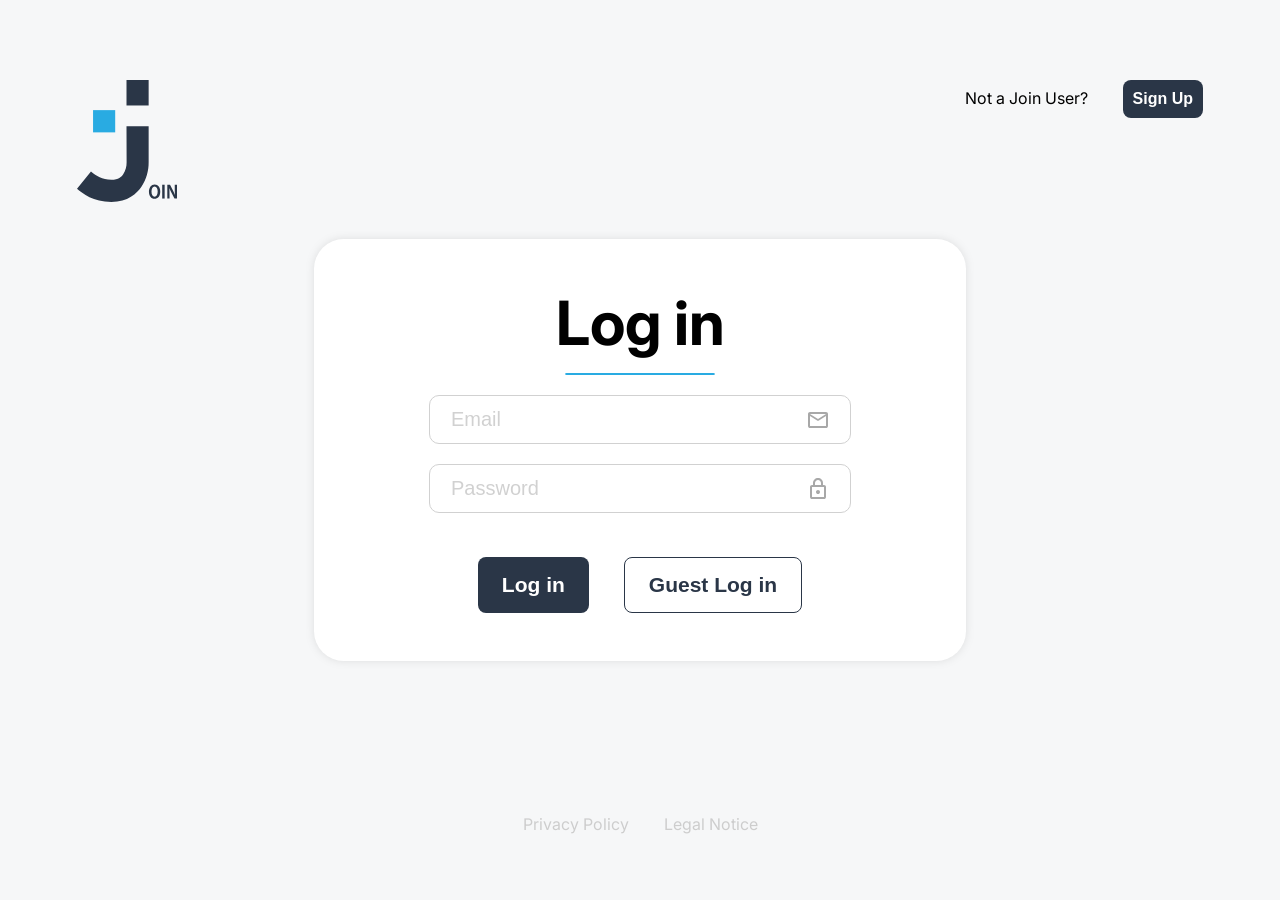
==== templates/add-task.html @ 259c9e41 "Initial commit - Join AI Issue Collector" ====
<!DOCTYPE html>
<html lang="de">
   <head>
      <meta charset="UTF-8" />
      <meta name="viewport" content="width=device-width, initial-scale=1.0" />
      <title>Join</title>

      <link
         rel="icon"
         href="../assets/icons/desktop/logoFavicon.svg"
         type="image/svg+xml"
         media="(prefers-color-scheme: light)" />
      <link
         rel="icon"
         href="../assets/icons/desktop/logo.svg"
         type="image/svg+xml"
         media="(prefers-color-scheme: dark)" />

      <script src="../scripts/global-auth-routing.js"></script>
      <script src="../script.js"></script>
      <script src="../scripts/tasks/saveTask.js"></script>
      <script src="../scripts/tasks/saveTask-success-redirect.js"></script>
      <script src="../scripts/tasks/add-task-validation.js"></script>
      <script src="../scripts/tasks/add-task.js"></script>
      <script src="../scripts/template.js"></script>
      <script src="../scripts/tasks/date-picker.js"></script>
      <script src="../scripts/tasks/date-picker-init.js"></script>
      <script src="../scripts/tasks/dropdownCategory.js"></script>
      <script src="../scripts/tasks/dropdownAssigned-initials.js"></script>
      <script src="../scripts/tasks/dropdownAssigned.js"></script>
      <script src="../scripts/tasks/dropdownAssigned-ui.js"></script>
      <script src="../scripts/tasks/dropdownAssigned-init.js"></script>
      <script src="../scripts/tasks/add-taskAssets.js"></script>
      <script src="../scripts/tasks/add-taskSubtasks.js"></script>

      <link rel="stylesheet" href="../styles/standard.css" />
      <link rel="stylesheet" href="../style.css" />
      <link rel="stylesheet" href="../styles/components/navigation.css" />
      <link rel="stylesheet" href="../styles/components/header.css" />
      <link rel="stylesheet" href="../styles/components/dropdown.css" />
      <link rel="stylesheet" href="../styles/components/app-shell.css" />
      <link rel="stylesheet" href="../styles/components/app-shell-responsive.css" />
      <link rel="stylesheet" href="../styles/add-task/layout.css" />
      <link rel="stylesheet" href="../styles/add-task/controls.css" />
      <link rel="stylesheet" href="../styles/add-task/buttons.css" />
      <link rel="stylesheet" href="../styles/add-task/responsive.css" />
   </head>
   <body>
     
      <nav class="navBar">
         <header class="navBar__logo logo">
            <img
               class="logoIcon"
               src="../assets/icons/desktop/logo.svg"
               alt="Logo" />
         </header>
         <main class="navBar__menu">
            <ul class="navBar__list list">
               <li class="navBar__quicklink quicklink" id="nav-summary">
                  <img
                     src="../assets/icons/desktop/summary.svg"
                     alt=""
                     class="quicklink__icon" />
                  <span>Summary</span>
               </li>
               <li
                  class="navBar__quicklink navBar__quicklink--active"
                  id="nav-add-task">
                  <img
                     src="../assets/icons/desktop/addTask.svg"
                     alt=""
                     class="quicklink__icon" />
                  <span>Add Task</span>
               </li>
               <li class="navBar__quicklink quicklink" id="nav-board">
                  <img
                     src="../assets/icons/desktop/board.svg"
                     alt=""
                     class="quicklink__icon" />
                  <span>Board</span>
               </li>
               <li class="navBar__quicklink quicklink" id="nav-contacts">
                  <img
                     src="../assets/icons/desktop/contacts.svg"
                     alt=""
                     class="quicklink__icon" />
                  <span>Contacts</span>
               </li>
            </ul>
         </main>
         <footer class="navBar__legalInformation">
            <p class="legalInformation" id="nav-Privacy-Policy">
               Privacy Policy
            </p>
            <p class="legalInformation" id="nav-Legal-Notice">Legal Notice</p>
         </footer>
      </nav>
      <section class="mainArea">
         <header class="header">
            <div class="header_flex-instructions topBar">
               <img
                  src="../assets/icons/desktop/Dark_Logo.svg"
                  alt="Logo"
                  class="logo__dark" />
               <span class="topBar__name">Kanban Project Management Tool</span>
               <section class="topBar__loginHelp">
                  <img
                     src="../assets/icons/desktop/help.svg"
                     alt="Help Icon"
                     class="help__icon"
                     id="help" />
                  <span id="login__initials" class="login__initials"></span>
               </section>
            </div>
         </header>
         <div id="dropdownMenu" class="header__dropdown">
            <ul class="header__dropdown-quicklinks">
               <li class="header__dropdown-quicklink" id="dropdownHelp">
                  Help
               </li>
               <li
                  class="header__dropdown-quicklink"
                  id="dropdownPrivacyPolicy">
                  Privacy Policy
               </li>
               <li class="header__dropdown-quicklink" id="dropdownLegalNotice">
                  Legal Notice
               </li>
               <li class="header__dropdown-quicklink" id="dropdownLog">
                  Log out
               </li>
            </ul>
         </div>
         <main class="main content_max-width">
            <div class="main_flex-instructions">
               <section class="headline">
                  <div class="headline_tasks">
                     <h1 class="headline__name">Add Task</h1>
                  </div>
               </section>
               <section class="add-task__form-information">
                  <form class="add-task__overview">
                     <section class="add-task__information-group">
                        <section class="add-task__input-group">
                           <label for="addTaskTitle" class="add-task__label">
                              Title
                              <span class="add-task__label--required">*</span>
                           </label>
                           <div
                              class="add-task__input-field add-task__input-field--required">
                              <input
                                 type="text"
                                 name="title"
                                 id="addTaskTitle"
                                 placeholder="Enter a title"
                                 autocomplete="off"
                                 class="add-task__input add-task__input--text add-task__input--title" />
                              <span class="add-task__input--required"
                                 >This field is required</span
                              >
                           </div>
                        </section>
                        <section class="add-task__input-group">
                           <label
                              for="addTaskDescription"
                              class="add-task__label">
                              Description
                           </label>
                           <div
                              class="add-task__input-field add-task__input-field--textarea">
                              <textarea
                                 name="description"
                                 id="addTaskDescription"
                                 placeholder="Enter a description"
                                 class="add-task__input add-task__input--textarea"></textarea>
                              <img
                                 src="../assets/icons/desktop/cursorChangingSize.svg"
                                 alt=""
                                 class="add-task__textarea-resize" />
                              <span class="add-task__input--required"
                                 >This field is required</span
                              >
                           </div>
                        </section>
                        <section class="add-task__input-group">
                           <label for="addTaskDate" class="add-task__label">
                              Due Date
                              <span class="add-task__label--required">*</span>
                           </label>
                           <div
                              class="add-task__input-field add-task__input-field--required">
                              <div class="date-picker" id="datePicker">
                                 <input
                                    type="text"
                                    name="date"
                                    id="addTaskDate"
                                    class="add-task__input add-task__input--date"
                                    placeholder="dd/mm/yyyy"
                                    autocomplete="off"
                                    readonly />
                                 <button
                                    type="button"
                                    class="date-picker__toggle"
                                    aria-label="Open calendar"></button>
                                 <div
                                    class="date-picker__panel"
                                    id="datePickerPanel"
                                    aria-hidden="true">
                                    <div class="date-picker__header">
                                       <button
                                          type="button"
                                          class="date-picker__nav"
                                          data-action="prev"
                                          aria-label="Previous month">
                                          ‹
                                       </button>
                                       <span
                                          class="date-picker__month"
                                          id="datePickerMonth"></span>
                                       <button
                                          type="button"
                                          class="date-picker__nav"
                                          data-action="next"
                                          aria-label="Next month">
                                          ›
                                       </button>
                                    </div>
                                    <div class="date-picker__weekdays">
                                       <span>Mo</span>
                                       <span>Di</span>
                                       <span>Mi</span>
                                       <span>Do</span>
                                       <span>Fr</span>
                                       <span>Sa</span>
                                       <span>So</span>
                                    </div>
                                    <div
                                       class="date-picker__days"
                                       id="datePickerDays"></div>
                                 </div>
                              </div>
                              <span class="add-task__input--required"
                                 >This field is required</span
                              >
                           </div>
                        </section>
                     </section>
                     <img
                        src="../assets/icons/desktop/addTask__dividingLine.svg"
                        alt="Dividing Line"
                        class="add-task__dividing-line" />
                     <section
                        class="add-task__information-group add-task__information-group--selection">
                        <section class="add-task__input-group">
                           <label class="add-task__label">Priority</label>
                           <div
                              class="add-task__priority-field"
                              id="addTaskPriority">
                              <section
                                 class="add-task__priority-option add-task__priority-option--urgent">
                                 <span class="add-task__priority-label"
                                    >Urgent</span
                                 >
                                 <svg
                                    class="add-task__priority-icon"
                                    width="20"
                                    height="15"
                                    viewBox="0 0 20 15"
                                    fill="none"
                                    xmlns="http://www.w3.org/2000/svg">
                                    <g clip-path="url(#clip0_156_921)">
                                       <path
                                          class="add-task__priority-icon--secondary"
                                          d="M18.9043 14.5096C18.6696 14.51 18.4411 14.4351 18.2522 14.2961L10.0001 8.21288L1.74809 14.2961C1.63224 14.3816 1.50066 14.4435 1.36086 14.4783C1.22106 14.513 1.07577 14.5199 0.933305 14.4986C0.790837 14.4772 0.653973 14.428 0.530528 14.3538C0.407083 14.2796 0.299474 14.1818 0.213845 14.0661C0.128216 13.9503 0.0662437 13.8188 0.0314671 13.6791C-0.00330956 13.5394 -0.0102098 13.3943 0.0111604 13.2519C0.0543195 12.9644 0.21001 12.7058 0.443982 12.533L9.34809 5.96249C9.53679 5.8229 9.76536 5.74756 10.0001 5.74756C10.2349 5.74756 10.4635 5.8229 10.6522 5.96249L19.5563 12.533C19.7422 12.6699 19.8801 12.862 19.9503 13.0819C20.0204 13.3018 20.0193 13.5382 19.9469 13.7573C19.8746 13.9765 19.7349 14.1673 19.5476 14.3024C19.3604 14.4375 19.1352 14.51 18.9043 14.5096Z"
                                          fill="#FF3D00" />
                                       <path
                                          class="add-task__priority-icon--secondary"
                                          d="M18.9043 8.76057C18.6696 8.76097 18.4411 8.68612 18.2522 8.54702L10.0002 2.46386L1.7481 8.54702C1.51412 8.71983 1.22104 8.79269 0.93331 8.74956C0.645583 8.70643 0.386785 8.55086 0.213849 8.31706C0.0409137 8.08326 -0.0319941 7.79039 0.011165 7.50288C0.054324 7.21536 0.210015 6.95676 0.443986 6.78395L9.3481 0.213471C9.5368 0.0738799 9.76537 -0.00146484 10.0002 -0.00146484C10.2349 -0.00146484 10.4635 0.0738799 10.6522 0.213471L19.5563 6.78395C19.7422 6.92087 19.8801 7.11298 19.9503 7.33286C20.0204 7.55274 20.0193 7.78914 19.947 8.00832C19.8746 8.22751 19.7349 8.41826 19.5476 8.55335C19.3604 8.68844 19.1352 8.76096 18.9043 8.76057Z"
                                          fill="#FF3D00" />
                                    </g>
                                    <defs>
                                       <clipPath id="clip0_156_921">
                                          <rect
                                             width="20"
                                             height="14.5098"
                                             fill="white" />
                                       </clipPath>
                                    </defs>
                                 </svg>
                              </section>
                              <section
                                 class="add-task__priority-option add-task__priority-option--medium add-task__priority-option--active">
                                 <span class="add-task__priority-label"
                                    >Medium</span
                                 >
                                 <svg
                                    class="add-task__priority-icon"
                                    width="20"
                                    height="8"
                                    viewBox="0 0 20 8"
                                    fill="none"
                                    xmlns="http://www.w3.org/2000/svg">
                                    <g clip-path="url(#clip0_156_928)">
                                       <path
                                          class="add-task__priority-icon--secondary"
                                          d="M18.9041 7.45086H1.09589C0.805242 7.45086 0.526498 7.33456 0.320979 7.12755C0.11546 6.92054 0 6.63977 0 6.34701C0 6.05425 0.11546 5.77349 0.320979 5.56647C0.526498 5.35946 0.805242 5.24316 1.09589 5.24316H18.9041C19.1948 5.24316 19.4735 5.35946 19.679 5.56647C19.8845 5.77349 20 6.05425 20 6.34701C20 6.63977 19.8845 6.92054 19.679 7.12755C19.4735 7.33456 19.1948 7.45086 18.9041 7.45086Z"
                                          fill="#FFA800" />
                                       <path
                                          class="add-task__priority-icon--secondary"
                                          d="M18.9041 2.2077H1.09589C0.805242 2.2077 0.526498 2.0914 0.320979 1.88439C0.11546 1.67738 0 1.39661 0 1.10385C0 0.81109 0.11546 0.530322 0.320979 0.32331C0.526498 0.116298 0.805242 0 1.09589 0L18.9041 0C19.1948 0 19.4735 0.116298 19.679 0.32331C19.8845 0.530322 20 0.81109 20 1.10385C20 1.39661 19.8845 1.67738 19.679 1.88439C19.4735 2.0914 19.1948 2.2077 18.9041 2.2077Z"
                                          fill="#FFA800" />
                                    </g>
                                    <defs>
                                       <clipPath id="clip0_156_928">
                                          <rect
                                             width="20"
                                             height="7.45098"
                                             fill="white" />
                                       </clipPath>
                                    </defs>
                                 </svg>
                              </section>
                              <section
                                 class="add-task__priority-option add-task__priority-option--low">
                                 <span class="add-task__priority-label"
                                    >Low</span
                                 >
                                 <svg
                                    class="add-task__priority-icon"
                                    width="20"
                                    height="15"
                                    viewBox="0 0 20 15"
                                    fill="none"
                                    xmlns="http://www.w3.org/2000/svg">
                                    <path
                                       class="add-task__priority-icon--secondary"
                                       d="M10 8.76077C9.7654 8.76118 9.53687 8.68634 9.34802 8.54726L0.444913 1.97752C0.329075 1.89197 0.231235 1.78445 0.15698 1.66111C0.0827245 1.53777 0.033508 1.40102 0.0121402 1.25868C-0.031014 0.971193 0.0418855 0.678356 0.214802 0.444584C0.387718 0.210811 0.646486 0.0552534 0.934181 0.0121312C1.22188 -0.0309911 1.51493 0.0418545 1.74888 0.214643L10 6.29712L18.2511 0.214643C18.367 0.129087 18.4985 0.0671675 18.6383 0.0324205C18.7781 -0.00232646 18.9234 -0.00922079 19.0658 0.0121312C19.2083 0.0334832 19.3451 0.0826633 19.4685 0.156864C19.592 0.231064 19.6996 0.328831 19.7852 0.444584C19.8708 0.560336 19.9328 0.691806 19.9676 0.831488C20.0023 0.97117 20.0092 1.11633 19.9879 1.25868C19.9665 1.40102 19.9173 1.53777 19.843 1.66111C19.7688 1.78445 19.6709 1.89197 19.5551 1.97752L10.652 8.54726C10.4631 8.68634 10.2346 8.76118 10 8.76077Z"
                                       fill="#7AE229" />
                                    <path
                                       class="add-task__priority-icon--secondary"
                                       d="M10 14.5093C9.7654 14.5097 9.53687 14.4349 9.34802 14.2958L0.444913 7.72606C0.210967 7.55327 0.0552944 7.29469 0.0121402 7.00721C-0.031014 6.71973 0.0418855 6.42689 0.214802 6.19312C0.387718 5.95935 0.646486 5.80379 0.934181 5.76067C1.22188 5.71754 1.51493 5.79039 1.74888 5.96318L10 12.0457L18.2511 5.96318C18.4851 5.79039 18.7781 5.71754 19.0658 5.76067C19.3535 5.80379 19.6123 5.95935 19.7852 6.19312C19.9581 6.42689 20.031 6.71973 19.9879 7.00721C19.9447 7.29469 19.789 7.55327 19.5551 7.72606L10.652 14.2958C10.4631 14.4349 10.2346 14.5097 10 14.5093Z"
                                       fill="#7AE229" />
                                 </svg>
                              </section>
                           </div>
                        </section>
                        <section class="add-task__input-group">
                           <label for="addTaskAssignedInput" class="add-task__label">
                              Assigned to
                           </label>
                           <div class="add-task__select-wrapper">
                              <section
                                 id="addTaskAssigned"
                                 class="add-task__select add-task__select--assigned">
                                 <span class="add-task__select-value"
                                    >Select contacts to assign</span
                                 >
                                 <input
                                    type="text"
                                    id="addTaskAssignedSearch"
                                    class="add-task__select-input"
                                    placeholder="To: "
                                    autocomplete="off"
                                    style="display: none" />
                                 <svg
                                    class="add-task__select-arrow"
                                    width="24"
                                    height="24"
                                    viewBox="0 0 24 24"
                                    fill="none"
                                    xmlns="http://www.w3.org/2000/svg">
                                    <mask
                                       id="mask0_75597_14124"
                                       style="mask-type: alpha"
                                       maskUnits="userSpaceOnUse"
                                       x="0"
                                       y="0"
                                       width="24"
                                       height="24">
                                       <rect
                                          width="24"
                                          height="24"
                                          fill="#D9D9D9" />
                                    </mask>
                                    <g mask="url(#mask0_75597_14124)">
                                       <path
                                          d="M11.3005 14.3L8.70046 11.7C8.3838 11.3833 8.31296 11.0208 8.48796 10.6125C8.66296 10.2042 8.97546 10 9.42546 10H14.5755C15.0255 10 15.338 10.2042 15.513 10.6125C15.688 11.0208 15.6171 11.3833 15.3005 11.7L12.7005 14.3C12.6005 14.4 12.4921 14.475 12.3755 14.525C12.2588 14.575 12.1338 14.6 12.0005 14.6C11.8671 14.6 11.7421 14.575 11.6255 14.525C11.5088 14.475 11.4005 14.4 11.3005 14.3Z"
                                          fill="#2A3647" />
                                    </g>
                                 </svg>
                              </section>
                              <input
                                 type="hidden"
                                 id="addTaskAssignedInput"
                                 name="assigned" />
                              <div
                                 class="add-task__assigned-initials"
                                 id="addTaskAssignedInitials"></div>
                              <ul
                                 class="add-task__select-menu add-task__select-menu--assigned"
                                 id="addTaskAssignedMenu"
                                 role="listbox">
                              </ul>
                           </div>
                        </section>
                        <section class="add-task__selection-group">
                           <section
                              class="add-task__input-group add-task__input-group--required">
                              <label for="addTaskCategoryInput" class="add-task__label">
                                 Category
                                 <span class="add-task__label--required"
                                    >*</span
                                 >
                              </label>
                              <div
                                 class="add-task__input-field add-task__input-field--required add-task__input-field--select">
                                 <div class="add-task__select-wrapper">
                                    <section
                                       id="addTaskCategory"
                                       class="add-task__select add-task__select--category">
                                       <span class="add-task__select-value"
                                          >Select task category</span
                                       >
                                       <svg
                                          class="add-task__select-arrow"
                                          width="24"
                                          height="24"
                                          viewBox="0 0 24 24"
                                          fill="none"
                                          xmlns="http://www.w3.org/2000/svg">
                                          <mask
                                             id="mask0_75597_14125"
                                             style="mask-type: alpha"
                                             maskUnits="userSpaceOnUse"
                                             x="0"
                                             y="0"
                                             width="24"
                                             height="24">
                                             <rect
                                                width="24"
                                                height="24"
                                                fill="#D9D9D9" />
                                          </mask>
                                          <g mask="url(#mask0_75597_14125)">
                                             <path
                                                d="M11.3005 14.3L8.70046 11.7C8.3838 11.3833 8.31296 11.0208 8.48796 10.6125C8.66296 10.2042 8.97546 10 9.42546 10H14.5755C15.0255 10 15.338 10.2042 15.513 10.6125C15.688 11.0208 15.6171 11.3833 15.3005 11.7L12.7005 14.3C12.6005 14.4 12.4921 14.475 12.3755 14.525C12.2588 14.575 12.1338 14.6 12.0005 14.6C11.8671 14.6 11.7421 14.575 11.6255 14.525C11.5088 14.475 11.4005 14.4 11.3005 14.3Z"
                                                fill="#2A3647" />
                                          </g>
                                       </svg>
                                    </section>
                                    <input
                                       type="hidden"
                                       id="addTaskCategoryInput"
                                       name="category" />
                                    <ul
                                       class="add-task__select-menu add-task__select-menu--category"
                                       id="addTaskCategoryMenu"
                                       role="listbox">
                                       <li
                                          class="add-task__select-option"
                                          data-value="technical">
                                          Technical Task
                                       </li>
                                       <li
                                          class="add-task__select-option"
                                          data-value="user-story">
                                          User Story
                                       </li>
                                    </ul>
                                 </div>
                                 <span class="add-task__input--required"
                                    >This field is required</span
                                 >
                              </div>
                           </section>
                           <section
                              class="add-task__input-group add-task__input-group--subtasks">
                              <label
                                 for="addTaskSubtasks"
                                 class="add-task__label">
                                 Subtasks
                              </label>
                              <div class="add-task__subtask-field">
                                 <input
                                    type="text"
                                    id="addTaskSubtasks"
                                    placeholder="Add new Subtask"
                                    autocomplete="off"
                                    class="add-task__input add-task__input--text add-task__input--subtasks" />
                                 <div class="add-task__subtask-actions">
                                    <button
                                       type="button"
                                       class="add-task__subtask-button"
                                       data-action="clear">
                                       <img
                                          src="../assets/icons/desktop/close.svg"
                                          alt=""
                                          class="add-task__subtask-icon" />
                                    </button>
                                    <span
                                       class="add-task__subtask-dividingline"></span>
                                    <button
                                       type="button"
                                       class="add-task__subtask-button"
                                       data-action="add">
                                       <img
                                          src="../assets/icons/desktop/check.svg"
                                          alt=""
                                          class="add-task__subtask-icon" />
                                    </button>
                                 </div>
                              </div>
                              <ul class="add-task__subtask-list"></ul>
                           </section>
                        </section>
                     </section>
                  </form>
                  <section class="add-task__required-hint-mobile">
                     <span class="add-task__required-symbol">*</span>
                     <span class="add-task__required-text"
                        >This field is required</span
                     >
                  </section>
                  <section class="add-task__footer">
                     <div class="add-task__required-hint">
                        <span class="add-task__required-symbol">*</span>
                        <span class="add-task__required-text"
                           >This field is required</span
                        >
                     </div>
                     <div class="add-task__form-buttons">
                        <button
                           class="add-task__button add-task__button--cancel">
                           Clear
                           <svg
                              class="add-task__cancel"
                              width="24"
                              height="24"
                              viewBox="0 0 24 24"
                              fill="none"
                              xmlns="http://www.w3.org/2000/svg">
                              <mask
                                 id="mask0_75592_9957"
                                 style="mask-type: alpha"
                                 maskUnits="userSpaceOnUse"
                                 x="0"
                                 y="0"
                                 width="24"
                                 height="24">
                                 <rect width="24" height="24" fill="#D9D9D9" />
                              </mask>
                              <g mask="url(#mask0_75592_9957)">
                                 <path
                                    class="add-task__cancel--secondary"
                                    d="M11.9998 13.4L7.0998 18.3C6.91647 18.4834 6.68314 18.575 6.3998 18.575C6.11647 18.575 5.88314 18.4834 5.6998 18.3C5.51647 18.1167 5.4248 17.8834 5.4248 17.6C5.4248 17.3167 5.51647 17.0834 5.6998 16.9L10.5998 12L5.6998 7.10005C5.51647 6.91672 5.4248 6.68338 5.4248 6.40005C5.4248 6.11672 5.51647 5.88338 5.6998 5.70005C5.88314 5.51672 6.11647 5.42505 6.3998 5.42505C6.68314 5.42505 6.91647 5.51672 7.0998 5.70005L11.9998 10.6L16.8998 5.70005C17.0831 5.51672 17.3165 5.42505 17.5998 5.42505C17.8831 5.42505 18.1165 5.51672 18.2998 5.70005C18.4831 5.88338 18.5748 6.11672 18.5748 6.40005C18.5748 6.68338 18.4831 6.91672 18.2998 7.10005L13.3998 12L18.2998 16.9C18.4831 17.0834 18.5748 17.3167 18.5748 17.6C18.5748 17.8834 18.4831 18.1167 18.2998 18.3C18.1165 18.4834 17.8831 18.575 17.5998 18.575C17.3165 18.575 17.0831 18.4834 16.8998 18.3L11.9998 13.4Z"
                                    fill="#2A3647" />
                              </g>
                           </svg>
                        </button>
                        <button
                           class="add-task__button add-task__button--create">
                           Create Task
                           <svg
                              width="24"
                              height="24"
                              viewBox="0 0 24 24"
                              fill="none"
                              xmlns="http://www.w3.org/2000/svg">
                              <mask
                                 id="mask0_75592_9963"
                                 style="mask-type: alpha"
                                 maskUnits="userSpaceOnUse"
                                 x="0"
                                 y="0"
                                 width="24"
                                 height="24">
                                 <rect width="24" height="24" fill="#D9D9D9" />
                              </mask>
                              <g mask="url(#mask0_75592_9963)">
                                 <path
                                    d="M9.55021 15.15L18.0252 6.675C18.2252 6.475 18.4627 6.375 18.7377 6.375C19.0127 6.375 19.2502 6.475 19.4502 6.675C19.6502 6.875 19.7502 7.1125 19.7502 7.3875C19.7502 7.6625 19.6502 7.9 19.4502 8.1L10.2502 17.3C10.0502 17.5 9.81687 17.6 9.55021 17.6C9.28354 17.6 9.05021 17.5 8.85021 17.3L4.55021 13C4.35021 12.8 4.25437 12.5625 4.26271 12.2875C4.27104 12.0125 4.37521 11.775 4.57521 11.575C4.77521 11.375 5.01271 11.275 5.28771 11.275C5.56271 11.275 5.80021 11.375 6.00021 11.575L9.55021 15.15Z"
                                    fill="#fff" />
                              </g>
                           </svg>
                        </button>
                     </div>
                  </section>
               </section>
            </div>
         </main>
      </section>
   </body>
</html>
---- styles/standard.css ----
* {
    padding: 0;
    margin: 0;
    box-sizing: border-box;
    scroll-behavior: smooth;
}

a {
    text-decoration: none;
}

.list {
    list-style-type: none;
}

:root {
    --feedback-outline: #29abe2;
    --feedback-shadow: 0 0 0 3px rgba(41, 171, 226, 0.25);
}

button,
a,
[role="button"],
input,
select,
textarea {
    transition: background-color 120ms ease, color 120ms ease, border-color 120ms ease,
        box-shadow 120ms ease, transform 120ms ease, opacity 120ms ease;
}

button:disabled,
input:disabled,
select:disabled,
textarea:disabled {
    cursor: not-allowed;
    opacity: 0.7;
}

.app-toast-container {
    position: fixed;
    top: 104px;
    left: 50%;
    z-index: 10002;
    transform: translateX(-50%);
    display: flex;
    flex-direction: column;
    align-items: center;
    gap: 10px;
    pointer-events: none;
}

.app-toast {
    font-size: 20px;
    font-weight: 400;
    font-family: "Inter";
    line-height: 120%;
    letter-spacing: 0;
    color: #ffffff;
    min-width: 280px;
    max-width: 90vw;
    min-height: 74px;
    padding: 12px 20px;
    display: inline-flex;
    align-items: center;
    justify-content: center;
    border-radius: 20px;
    box-shadow: 0 0 4px rgba(0, 0, 0, 0.1);
    background: #2a3647;
    opacity: 0;
    transform: translateY(-12px);
    transition: opacity 200ms ease, transform 200ms ease;
}

.app-toast--success {
    background: #2a3647;
}

.app-toast--error {
    background: #c0392b;
}

.app-toast--visible {
    opacity: 1;
    transform: translateY(0);
}

.d-none {
    display: none !important;
}

@media (max-width: 820px) {
    .app-toast-container {
        top: 92px;
    }
}
---- style.css ----
/* Schriftart */
@font-face {
   font-family: "Inter";
   src: url(./assets/fonts/Inter-VariableFont_opsz\_wght.ttf);
}

@font-face {
   font-family: "Poppins";
   src: url(./assets/fonts/Poppins-Regular.ttf);
}

html {
   background-color: #fff;
   scrollbar-color: #2b3647;
   cursor: default;
}

body {
   font-size: 16px;
   font-weight: 400;
   font-family: "Inter";
   line-height: 1.2;
   color: #000;
   min-height: 100vh;
   display: flex;
   justify-content: left;
}



h1 {
   font-size: 61px;
   font-weight: 700;
}

.app-loading button {
   pointer-events: none;
}

@media (max-width: 820px) {
   h1 {
      font-size: 47px;
   }
}
---- styles/components/navigation.css ----
.navBar {
   color: #fff;
   position: fixed;
   z-index: 7;
   height: 100vh;
   padding-bottom: 64px;
   display: flex;
   align-items: center;
   flex-direction: column;
   background-color: #2b3647;
}

.navBar__logo {
   width: 100%;
   padding: 64px 0;
   display: flex;
   justify-content: center;
   background-color: #2b3647;
}

.logo__dark {
   display: none;
}

.navBar__menu {
   width: 100%;
   padding: 48px 0;
   display: flex;
   justify-content: center;
}

.navBar__list {
   display: flex;
   justify-content: space-between;
   flex-direction: column;
   gap: 15px;
}

.navBar__quicklink {
   padding: 8px 56px;
   display: flex;
   align-items: center;
   gap: 8px;
   transition: all 100ms ease-in;
}

.navBar__quicklink:hover {
   background-color: #2a3d59;
   cursor: pointer;
}

.navBar__quicklink--active {
   background-color: #091931;
}

.navBar__quicklink--active:hover {
   background-color: #091931;
   cursor: default;
}

.navBar__backToLogin {
   color: #fff;
   width: 100%;
   padding: 8px 56px;
   display: flex;
   justify-content: flex-start;
   align-items: center;
   gap: 8px;
   border: none;
   background: none;
   box-sizing: border-box;
   cursor: pointer;
   transition: all 100ms ease-in;
}

.navBar__backToLogin:hover {
   background-color: #2a3d59;
}

.navBar__backToLogin-icon {
   width: 24px;
   height: 24px;
}

.navBar__backToLogin-text {
   font-size: 16px;
   font-weight: 400;
   font-family: "Inter";
   color: #fff;
}

.navBar__legalInformation {
   color: #a8a8a8;
   width: 100%;
   height: 100%;
   display: flex;
   justify-content: flex-end;
   align-content: center;
   align-items: stretch;
   flex-direction: column;
   gap: 4px;
}

.legalInformation {
   line-height: 24px;
   color: #cdcdcd;
   width: 100%;
   min-height: 24px;
   padding: 8px 56px;
   display: flex;
   align-items: center;
   box-sizing: border-box;
   transition: all 125ms;
}

.legalInformation:hover {
   font-weight: 700;
   color: #29abe2;
   cursor: pointer;
}

.legalInformation.navBar__quicklink--active {
   font-weight: 400;
   color: #cdcdcd;
   background-color: #091931;
   cursor: default;
}
---- styles/components/header.css ----
.header {
   position: fixed;
   top: 0;
   z-index: 6;
   width: 100%;
   height: 96px;
   filter: drop-shadow(0 4px 4px rgba(0, 0, 0, 0.1));
   background-color: #fff;
}

.header_flex-instructions {
   max-width: 1440px;
   display: flex;
   justify-content: space-between;
   align-items: center;
}

.topBar {
   padding: 20px 40px 20px 348px;
}

.topBar__name {
   font-size: 20px;
}

.topBar__loginHelp {
   display: flex;
   align-items: center;
   gap: 16px;
}

.help__icon {
   transition: all 125ms;
}

.help__icon:hover {
   scale: 1.2;
   cursor: pointer;
}

.login__initials {
   font-size: 18px;
   font-weight: 700;
   color: #29abe2;
   width: 56px;
   height: 56px;
   display: flex;
   justify-content: center;
   align-items: center;
   border: 3px solid #2a3647;
   border-radius: 56px;
   transition: all 125ms;
}

.login__initials:hover {
   background-color: rgba(12, 46, 98, 0.12);
   cursor: pointer;
}

.login__initials.login__initials--opened {
   background-color: rgba(12, 46, 98, 0.12);
   cursor: pointer;
}
---- styles/components/dropdown.css ----
.header__dropdown {
   color: #cdcdcd;
   position: fixed;
   top: 96px;
   right: max(calc(100vw - 1440px + 40px), 40px);
   z-index: 10;
   display: none;
   border-radius: 20px 0 20px 20px;
   filter: drop-shadow(0 0 4px rgba(0, 0, 0, 0.1));
   background-color: #2a3647;
}

.header__dropdown--opened {
   display: block;
}

.header__dropdown-quicklinks {
   padding: 8px;
   display: flex;
   flex-direction: column;
   list-style-type: none;
}

.header__dropdown-quicklink {
   padding: 13px 16px;
}

.header__dropdown-quicklink:hover {
   background-color: #2a3d59;
   cursor: pointer;
}
---- styles/components/app-shell.css ----
.mainArea {
   width: 100%;
   min-height: 100vh;
   display: flex;
   flex-direction: column;
}

.content_max-width {
   display: flex;
   justify-content: space-between;
}

.main {
   margin-left: 222px;
   flex-grow: 1;
   background-color: #f6f7f8;
}

.main_flex-instructions {
   width: 100%;
   max-width: calc(1440px - 232px);
   min-height: 100vh;
}

.headline {
   width: 100%;
   max-width: calc(1440px - 232px);
   display: flex;
   align-items: center;
}

.headline__description {
   font-size: 27px;
   font-weight: 400;
}

.page-back-btn {
   position: fixed;
   top: 128px;
   right: 24px;
   z-index: 6;
   width: 32px;
   height: 32px;
   padding: 0;
   display: inline-flex;
   align-items: center;
   justify-content: center;
   border: none;
   border-radius: 50%;
   background: transparent;
   cursor: pointer;
   transition: all 100ms;
}

.page-back-btn:hover {
   background-color: #d1d1d1;
   scale: 1.1;
}

.page-back-btn__icon {
   width: 32px;
   height: 32px;
   display: block;
}

.page-back-btn.d-none {
   display: none;
}

.page-back-btn--mobile-only {
   display: none;
}
---- styles/components/app-shell-responsive.css ----
@media (max-width: 1080px) {
   .header {
      height: 80px;
   }

   .header__dropdown {
      top: 80px;
   }

   .topBar {
      height: 80px;
      padding: 20px 40px;
   }

   .topBar__name {
      display: none;
   }

   .main {
      margin-left: 0;
   }

   .navBar {
      bottom: 0;
      width: 100%;
      height: 80px;
      padding-bottom: 0;
      justify-content: space-between;
      flex-direction: row;
   }

   .navBar__logo {
      display: none;
   }

   .logoIcon {
      display: none;
   }

   .logo__dark {
      width: 32px;
      display: flex;
   }

   .navBar__legalInformation {
      display: none;
   }

   .navBar__menu {
      padding: 0 20px;
   }

   .navBar__list {
      flex-direction: row;
   }

   .navBar__quicklink {
      width: 144px;
      height: 80px;
      padding: 8px 1px;
      justify-content: center;
      flex-direction: column;
      gap: 0;
      border-radius: 16px;
   }
}

@media (max-width: 820px) {
   .navBar__quicklink {
      width: 132px;
   }

   .page-back-btn--mobile-only {
      display: inline-flex;
   }
}

@media (max-width: 620px) {
   .topBar {
      padding: 20px 16px;
   }

   .help__icon {
      display: none;
   }

   .navBar__quicklink {
      width: 96px;
   }

   .header__dropdown {
      right: 16px;
   }

   .quicklink__icon {
      width: 24px;
      height: 24px;
   }
}

@media (max-width: 440px) {
   .navBar__quicklink {
      width: 80px;
   }
}

@media (max-width: 380px) {
   .navBar__menu {
      padding: 0 8px;
   }

   .navBar__list {
      gap: 6px;
   }

   .navBar__quicklink {
      width: 74px;
      gap: 2px;
      padding: 8px 0;
   }
}
---- styles/add-task/layout.css ----
.add-task__form-information {
   padding: 0 136px 0 108px;
   display: flex;
   flex-direction: column;
   gap: 0;
}

.mainArea,
.main {
   overflow: hidden;
}

.add-task__overview {
   display: flex;
   justify-content: space-between;
   flex: 1;
   min-height: 0;
}

.headline_tasks {
   padding: 206px 64px 48px 108px;
   display: flex;
   justify-content: space-between;
   align-items: center;
   gap: 16px;
}

.add-task__information-group {
   width: 43.5%;
   display: flex;
   flex-direction: column;
   gap: 8px;
}

.add-task__information-group--selection {
   gap: 24px;
}

.add-task__selection-group {
   display: flex;
   flex-direction: column;
   gap: 8px;
}

.add-task__input-group {
   display: flex;
   flex-direction: column;
   gap: 8px;
}

.add-task__label {
   font-size: 20px;
   font-weight: 400;
   color: #2b3647;
   display: flex;
}

.add-task__label--required {
   color: #ff8190;
}

.add-task__dividing-line {
   height: 424px;
}

.add-task__input-group--required:last-child {
   gap: 4px;
}

.add-task__footer {
   position: fixed;
   bottom: 64px;
   left: calc(222px + 108px);
   width: calc(100vw - 222px - 108px - 136px);
   max-width: 964px;
   margin-top: auto;
   z-index: 10;
   box-sizing: border-box;
   display: flex;
   justify-content: space-between;
   align-items: flex-end;
   background-color: transparent;
   pointer-events: none;
}

.add-task__footer::before {
   position: absolute;
   inset: 0;
   backdrop-filter: opacity(0.1);
   background: transparent;
   content: "";
   pointer-events: none;
}

.add-task__footer > * {
   position: relative;
   z-index: 1;
   pointer-events: auto;
}

.add-task__required-hint-mobile {
   display: none;
}

.add-task__required-symbol {
   font-size: 20px;
   color: #ff8190;
}

.add-task__required-text {
   font-size: 16px;
}

.add-task__form-buttons {
   display: flex;
   gap: 16px;
}

.task-success-message {
   font-size: 20px;
   font-weight: 400;
   text-align: center;
   color: #fff;
   position: fixed;
   top: 50%;
   left: 50%;
   z-index: 10000;
   padding: 25px;
   display: flex;
   justify-content: space-between;
   align-items: center;
   gap: 16px;
   border-radius: 20px;
   box-shadow: 0 0 4px rgba(0, 0, 0, 0.15);
   background: #2a3647;
   opacity: 0;
   transform: translate(-50%, -50%) translateY(100vh);
   transition: all 800ms ease-in-out;
}

.task-success-message--visible {
   opacity: 1;
   transform: translate(-50%, -50%);
}

.task-success-message__icon {
   width: 24px;
   height: 24px;
   flex-shrink: 0;
   filter: brightness(0) invert(1);
}
---- styles/add-task/controls.css ----
.add-task__input {
   font-size: 20px;
   font-weight: 400;
   padding: 12px 16px;
   border: 1px solid #d1d1d1;
   outline: none;
   border-radius: 10px;
   background-color: #fff;
}

.add-task__input::placeholder {
   color: #d1d1d1;
}

.add-task__input-field {
   display: flex;
   flex-direction: column;
   gap: 4px;
}

.add-task__input--title {
   padding: 12px 21px;
}

.add-task__subtask-field {
   position: relative;
   width: 100%;
   display: flex;
   align-items: center;
}

.add-task__input--subtasks {
   width: 100%;
   padding-right: 76px;
   box-sizing: border-box;
}

.add-task__subtask-actions {
   position: absolute;
   top: 0;
   right: 8px;
   height: 100%;
   display: flex;
   align-items: center;
   gap: 4px;
   opacity: 0;
   pointer-events: none;
   transition: all 100ms ease-in-out;
}

.add-task__subtask-field:focus-within .add-task__subtask-actions {
   opacity: 1;
   pointer-events: auto;
}

.add-task__input-group--subtasks {
   position: relative;
}

.add-task__subtask-list {
   position: static;
   margin-top: 8px;
   max-height: 78px;
   display: flex;
   flex-direction: column;
   background-color: #f6f7f8;
   list-style: disc inside;
   overflow-y: scroll;
   scrollbar-gutter: stable;
   scrollbar-color: #2b3647 #f6f7f8;
}

.add-task__subtask-list::-webkit-scrollbar {
   width: 8px;
}

.add-task__subtask-list::-webkit-scrollbar-track {
   background-color: #f6f7f8;
}

.add-task__subtask-list::-webkit-scrollbar-thumb {
   border-radius: 4px;
   background-color: #2b3647;
}

.add-task__subtask-list:empty {
   display: none;
}

.add-task__subtask-item {
   font-size: 16px;
   color: #2b3647;
   padding: 6px 16px;
   display: flex;
   justify-content: space-between;
   align-items: center;
   gap: 4px;
   border-radius: 10px;
   list-style: none;
   transition: all 100ms ease-in-out;
}

.add-task__subtask-item::before {
   margin-right: 8px;
   content: "•";
}

.add-task__subtask-text {
   flex: 1;
   min-width: 0;
}

.add-task__subtask-item-actions {
   display: flex;
   align-items: center;
   gap: 4px;
   opacity: 0;
   pointer-events: none;
   transition: all 100ms ease-in-out;
}

.add-task__subtask-item:hover .add-task__subtask-item-actions {
   opacity: 1;
   pointer-events: auto;
}

.add-task__subtask-item--editing {
   padding: 6px 16px 5px;
   border-bottom: 1px solid #29abe2;
   border-radius: 0;
   background-color: #fff;
   transition: all 100ms ease-in-out;
}

.add-task__subtask-item--editing::before {
   display: none;
}

.add-task__subtask-item--editing .add-task__subtask-item-actions {
   opacity: 1;
   pointer-events: auto;
}

.add-task__subtask-input {
   font-size: 16px;
   font-family: inherit;
   color: #2b3647;
   padding: 0;
   flex: 1;
   min-width: 0;
   border: none;
   outline: none;
   border-radius: 0;
   background-color: transparent;
}

.add-task__subtask-item:hover {
   background-color: #eee;
   cursor: text;
}

.add-task__subtask-item--editing:hover {
   background-color: #fff;
}

.add-task__input--required {
   font-size: 16px;
   font-weight: 400;
   font-family: "Poppins";
   color: rgba(230, 0, 38, 0);
}

.add-task__input--textarea {
   font-family: "Inter";
   height: 120px;
   max-height: 160px;
   min-height: 48px;
   overflow: auto;
   resize: none;
}

.add-task__input-field--textarea {
   position: relative;
}

.add-task__textarea-resize {
   position: absolute;
   right: 6px;
   bottom: 24px;
   height: 16px;
   pointer-events: none;
   user-select: none;
   cursor: ns-resize;
}

.add-task__input--date {
   color: #2b3647;
   width: 100%;
   padding: 12px 48px 12px 16px;
   appearance: none;
   box-sizing: border-box;
}

.date-picker {
   position: relative;
   width: 100%;
}

.date-picker__toggle {
   position: absolute;
   top: 0;
   right: 0;
   width: 48px;
   height: 100%;
   background: transparent url("../../assets/icons/desktop/calendary.svg")
      no-repeat center;
   border: none;
   background-size: 24px 24px;
   cursor: pointer;
}

.date-picker__panel {
   position: absolute;
   bottom: calc(100% + 8px);
   left: 0;
   z-index: 10;
   width: 100%;
   padding: 12px;
   display: none;
   border: 1px solid #d1d1d1;
   border-radius: 10px;
   box-shadow: 0 4px 12px rgba(0, 0, 0, 0.1);
   background: #fff;
   overflow: hidden;
}

.date-picker__panel--open {
   display: block;
}

.date-picker__header {
   margin-bottom: 8px;
   display: grid;
   align-items: center;
   grid-template-columns: repeat(7, 1fr);
   gap: 4px;
}

.date-picker__nav {
   font-size: 16px;
   color: #2a3647;
   width: 100%;
   height: 32px;
   display: flex;
   justify-content: center;
   align-items: center;
   border: none;
   border-radius: 6px;
   background: #f6f7f8;
   cursor: pointer;
}

.date-picker__nav:hover {
   background: rgba(41, 171, 226, 0.25);
   transition: all 100ms ease-in-out;
}

.date-picker__month {
   font-weight: 600;
   text-align: center;
   color: #2a3647;
   grid-column: 2 / span 5;
}

.date-picker__weekdays {
   font-size: 12px;
   text-align: center;
   color: #a8a8a8;
   margin-bottom: 6px;
   display: grid;
   grid-template-columns: repeat(7, 1fr);
}

.date-picker__days {
   min-height: calc((32px * 6) + (4px * 5));
   display: grid;
   grid-template-columns: repeat(7, 1fr);
   gap: 4px;
   grid-auto-rows: 32px;
}

.date-picker__day {
   font-size: 14px;
   color: #2a3647;
   height: 32px;
   padding: 0;
   display: flex;
   justify-content: center;
   align-items: center;
   border: none;
   border-radius: 6px;
   background: #f6f7f8;
   cursor: pointer;
}

.date-picker__day:hover {
   background: rgba(41, 171, 226, 0.25);
   transition: all 100ms ease-in-out;
}

.date-picker__day--empty {
   background: transparent;
   cursor: default;
}

.date-picker__day--today {
   outline: 2px solid #29abe2;
   background: #e7f7fc;
}

.date-picker__day--today:hover {
   color: #2a3647;
   transition: all 100ms ease-in-out;
}

.date-picker__day--selected {
   color: #fff;
   background: #29abe2;
}

.date-picker__day--selected:hover {
   color: #2a3647;
   transition: all 100ms ease-in-out;
}

.date-picker__day--disabled {
   color: #d1d1d1;
   background: #f6f7f8;
   cursor: default;
}

.add-task__select {
   font-size: 20px;
   font-weight: 400;
   position: relative;
   z-index: 2;
   padding: 12px 16px;
   display: flex;
   justify-content: space-between;
   align-items: center;
   border: 1px solid #d1d1d1;
   border-radius: 10px;
   background-color: #fff;
   cursor: pointer;
}

.add-task__select:hover {
   box-shadow: 0 0 4px rgba(0, 0, 0, 0.1);
   transition: all 100ms ease-in-out;
}

.add-task__select-input {
   font-size: 20px;
   font-weight: 400;
   color: #2a3647;
   padding: 0;
   margin: 0;
   flex: 1;
   border: none;
   background-color: transparent;
}

.add-task__select-input::placeholder {
   color: #2a3647;
}

.add-task__select-input:focus {
   outline: none;
}

.add-task__select:active {
   box-shadow: 0 4px 4px rgba(0, 0, 0, 0.1);
   transition: all 100ms ease-in-out;
}

.add-task__select-wrapper {
   position: relative;
}

.add-task__select-menu {
   position: absolute;
   top: calc(100% - 10px);
   right: 0;
   left: 0;
   z-index: 1;
   padding: 10px 0 0;
   margin: 0;
   display: flex;
   flex-direction: column;
   gap: 1px;
   border-top: none;
   border-radius: 0 0 10px 10px;
   box-shadow: 0 0 4px rgba(0, 0, 0, 0.1);
   background-color: #fff;
   list-style: none;
   opacity: 0;
   pointer-events: none;
   transform: scaleY(0);
   transform-origin: top;
   transition: opacity 100ms ease-in-out, transform 100ms ease-in-out;
}

.add-task__select-wrapper .add-task__select--open ~ .add-task__select-menu {
   opacity: 1;
   pointer-events: auto;
   transform: scaleY(1);
}

.add-task__select-menu--assigned {
   top: calc(100% - 10px);
   padding: 10px 0 0;
   z-index: 1;
   max-height: 236px;
   min-height: 236px;
   overflow-y: scroll;
   scrollbar-color: #2b3647 #fff;
   scrollbar-gutter: stable;
}

#addTaskAssigned {
   z-index: 4;
}

#addTaskAssignedMenu {
   z-index: 3;
}

.add-task__select-menu--assigned::-webkit-scrollbar {
   width: 8px;
}

.add-task__select-menu--assigned::-webkit-scrollbar-track {
   background-color: #fff;
}

.add-task__select-menu--assigned::-webkit-scrollbar-thumb {
   border-radius: 4px;
   background-color: #2b3647;
}

.add-task__assigned-initials {
   position: absolute;
   bottom: 0;
   left: 0;
   width: 100%;
   display: flex;
   flex-wrap: wrap;
   gap: 8px;
}

.add-task__assigned-initial {
   font-size: 12px;
   font-weight: 700;
   color: #fff;
   position: relative;
   width: 42px;
   height: 42px;
   display: flex;
   justify-content: center;
   align-items: center;
   border: 2px solid #fff;
   border-radius: 50%;
   background-color: #ff7a00;
   cursor: pointer;
}

.add-task__assigned-initial::after {
   content: "×";
   position: absolute;
   top: -2px;
   right: -2px;
   width: 16px;
   height: 16px;
   display: flex;
   justify-content: center;
   align-items: center;
   border-radius: 50%;
   background-color: #2a3647;
   color: #fff;
   font-size: 12px;
   line-height: 1;
   opacity: 0;
   transform: scale(0.85);
   transition: opacity 100ms ease-in-out, transform 100ms ease-in-out;
   pointer-events: none;
}

.add-task__assigned-initial:hover::after {
   opacity: 1;
   transform: scale(1);
}

.add-task__assigned-overflow {
   font-size: 12px;
   font-weight: 700;
   color: #2a3647;
   width: 42px;
   height: 42px;
   display: flex;
   justify-content: center;
   align-items: center;
   border: 2px solid #2a3647;
   border-radius: 50%;
   background-color: transparent;
   cursor: pointer;
}

.add-task__selection-group--category-open .add-task__input-group--subtasks {
   position: relative;
}

.add-task__information-group--selection.add-task__selection-group--assigned-open
   .add-task__selection-group {
   position: relative;
}

.add-task__select-option {
   font-size: 20px;
   padding: 12px 16px;
   display: flex;
   justify-content: space-between;
   align-items: center;
   border-radius: 10px;
   cursor: pointer;
   transition: all 100ms ease-in-out;
}

.add-task__select-option--assigned {
   padding: 7px 16px;
}

.add-task__select-option:hover {
   background-color: #eee;
   transition: all 100ms ease-in-out;
}

.add-task__select-option:active {
   background-color: #d1d1d1;
   transition: all 100ms ease-in-out;
}

.add-task__select-option--selected {
   color: #fff;
   background-color: #2a3647;
}

.add-task__select-option--selected:hover {
   background-color: #091931;
}

.add-task__option-content {
   display: flex;
   align-items: center;
   gap: 16px;
}

.add-task__option-initials {
   font-size: 12px;
   font-weight: 700;
   color: #fff;
   width: 42px;
   height: 42px;
   display: flex;
   justify-content: center;
   align-items: center;
   border: 2px solid #fff;
   border-radius: 50%;
   background-color: #ff7a00;
}

.add-task__select--category.add-task__select--open .add-task__select-arrow {
   transform: rotate(180deg);
}

.add-task__select--assigned.add-task__select--open .add-task__select-arrow {
   transform: rotate(180deg);
}

.add-task__input-field.add-task__input-field--error .add-task__input,
.add-task__input-field.add-task__input-field--error .add-task__select--category {
   border: 1px solid rgba(230, 0, 38, 1);
}

.add-task__input-field.add-task__input-field--error .add-task__input--required {
   color: rgba(230, 0, 38, 1);
}

.add-task__input-field.add-task__input-field--error .add-task__input:focus {
   border: 1px solid #29abe2;
}

.add-task__input:focus {
   border: 1px solid #29abe2;
}
---- styles/add-task/buttons.css ----
.add-task__close-button {
   border: none;
   background-color: transparent;
}

.add-task__close-icon {
   height: 32px;
   border-radius: 56px;
}

.add-task__close-icon:hover {
   background-color: #d1d1d1;
   cursor: pointer;
   transition: all 100ms ease-in-out;
}

.add-task__subtask-button {
   width: 24px;
   height: 24px;
   padding: 0;
   display: flex;
   justify-content: center;
   align-items: center;
   border: none;
   background-color: transparent;
   cursor: pointer;
}

.add-task__subtask-icon {
   width: 24px;
   height: 24px;
   display: block;
}

.add-task__subtask-dividingline {
   width: 1px;
   height: 24px;
   display: block;
   background-color: #d1d1d1;
}

.add-task__subtask-item-button {
   width: 24px;
   height: 24px;
   padding: 0;
   display: flex;
   justify-content: center;
   align-items: center;
   border: none;
   background-color: transparent;
   cursor: pointer;
}

.add-task__subtask-item-icon {
   width: 24px;
   height: 24px;
   display: block;
}

.add-task__subtask-item-button--delete-edit,
.add-task__subtask-item-button--check {
   display: none !important;
}

.add-task__subtask-item--editing .add-task__subtask-item-button--edit,
.add-task__subtask-item--editing .add-task__subtask-item-button--delete {
   display: none !important;
}

.add-task__subtask-item--editing .add-task__subtask-item-button--delete-edit,
.add-task__subtask-item--editing .add-task__subtask-item-button--check {
   display: flex !important;
}

.add-task__priority-field {
   display: flex;
   gap: 16px;
}

.add-task__priority-option {
   font-size: 20px;
   font-weight: 400;
   color: #000;
   width: 100%;
   min-width: 100px;
   min-height: 57px;
   padding: 16px 10px;
   display: flex;
   justify-content: center;
   align-items: center;
   flex: 1;
   gap: 8px;
   border: none;
   border-radius: 10px;
   box-sizing: border-box;
   filter: drop-shadow(0 0 4px rgba(0, 0, 0, 0.1));
   background-color: #fff;
   cursor: pointer;
   transition: background-color 100ms ease-in-out, color 100ms ease-in-out,
      filter 100ms ease-in-out;
}

.add-task__priority-option:hover {
   filter: drop-shadow(0 4px 4px rgba(0, 0, 0, 0.25));
}

.add-task__priority-option--active.add-task__priority-option--urgent {
   background-color: #ff3d00;
}

.add-task__priority-option--active.add-task__priority-option--medium {
   background-color: #ffa800;
}

.add-task__priority-option--active.add-task__priority-option--low {
   background-color: #7ae229;
}

.add-task__priority-option--active {
   font-size: 20px;
   font-weight: 700;
   color: #fff;
   filter: drop-shadow(0 0 4px rgba(0, 0, 0, 0));
}

.add-task__priority-option--active:hover {
   filter: drop-shadow(0 0 4px rgba(0, 0, 0, 0));
}

.add-task__priority-icon {
   flex-shrink: 0;
}

.add-task__priority-option--active .add-task__priority-icon--secondary {
   fill: #fff;
}

.add-task__button {
   color: #fff;
   padding: 16px;
   display: flex;
   align-items: center;
   gap: 4px;
   border: none;
   border-radius: 10px;
   cursor: pointer;
   transition: all 100ms ease-in-out;
}

.add-task__button:hover {
   filter: drop-shadow(0 4px 4px rgba(0, 0, 0, 0.25));
   transition: all 100ms ease-in-out;
}

.add-task__button--create {
   font-size: 21px;
   font-weight: 700;
   background-color: #2a3647;
}

.add-task__button--create:hover {
   background-color: #29abe2;
   transition: all 100ms ease-in-out;
}

.add-task__button--create.is-disabled {
   filter: none;
   background-color: #a8a8a8;
   pointer-events: auto;
   cursor: default;
}

.add-task__button--create:disabled {
   filter: none;
   background-color: #a8a8a8;
   pointer-events: none;
   cursor: default;
}

.add-task__button--create:active {
   background-color: #091931;
   transition: all 100ms ease-in-out;
}

.add-task__button--cancel {
   font-size: 20px;
   font-weight: 400;
   color: #2a3647;
   border: 1px solid #2a3647;
   background-color: #f6f7f8;
}

.add-task__cancel--secondary {
   transition: all 100ms ease-in-out;
}

.add-task__button--cancel:hover {
   color: #29abe2;
   border: 1px solid #29abe2;
   transition: all 100ms ease-in-out;
}

.add-task__button--cancel:hover .add-task__cancel--secondary {
   fill: #29abe2;
   transition: all 100ms ease-in-out;
}

.add-task__button--cancel:active {
   color: #091931;
   border: 1px solid #091931;
   transition: all 100ms ease-in-out;
}

.add-task__button--cancel:active .add-task__cancel--secondary {
   fill: #091931;
}
---- styles/add-task/responsive.css ----
@media (max-width: 1300px) {
   .add-task__priority-label {
      font-size: 16px;
   }

   .add-task__dividing-line {
      display: none;
   }

   .add-task__information-group {
      width: 48%;
   }

   .add-task__form-information {
      padding: 0 96px 0 64px;
   }

   .add-task__footer {
      left: calc(222px + 64px);
      width: calc(100vw - 222px - 64px - 96px);
   }
}

@media (max-width: 1230px) {
   .headline_tasks {
      padding: 206px 32px 48px 32px;
   }

   .add-task__form-information {
      padding: 0 32px 0 32px;
   }

   .add-task__footer {
      left: calc(222px + 32px);
      width: calc(100vw - 222px - 32px - 32px);
   }
}

@media (max-width: 1080px) {
   .headline_tasks {
      position: fixed;
      top: 0;
      z-index: 5;
      width: 100%;
      padding: 144px 32px 32px 32px;
      background-color: #f6f7f8;
   }

   .add-task__overview {
      width: 100%;
      height: calc(100vh - 280px);
      padding: 144px 0 176px;
      flex-direction: column;
      gap: 16px;
      overflow-y: auto;
      -ms-overflow-style: none;
      scrollbar-width: none;
      scrollbar-gutter: stable;
   }

   .add-task__overview::-webkit-scrollbar {
      display: none;
   }

   .add-task__input--textarea {
      height: 40px;
   }

   .add-task__form-information {
      width: 100%;
      padding: 110px 32px 48px 32px;
      align-items: center;
      min-height: 0;
      gap: 0;
   }

   .add-task__form-buttons {
      width: 100%;
      padding: 0;
      justify-content: flex-end;
   }

   .add-task__information-group {
      width: 100%;
   }

   .add-task__footer {
      position: fixed;
      right: 0;
      bottom: 80px;
      left: 0;
      width: 100%;
      max-width: none;
      padding: 12px 32px;
      background-color: #f6f7f8;
   }

   .add-task__required-hint-mobile {
      display: flex;
      align-items: center;
      gap: 4px;
   }

   .add-task__required-hint {
      display: none;
   }
}

@media (max-width: 620px) {
   .headline_tasks {
      padding: 144px 16px 32px;
   }

   .add-task__form-information {
      padding: 110px 16px 48px;
   }

   .task-success-message {
      font-size: 16px;
      padding: 16px;
      gap: 12px;
   }

   .task-success-message__icon {
      width: 20px;
      height: 20px;
   }

   .headline__name {
      font-size: 47px;
   }

   .add-task__label {
      font-size: 16px;
   }

   .add-task__input {
      font-size: 16px;
      padding: 10px 21px;
   }

   .date-picker__toggle {
      background-size: 20px 20px;
   }

   .add-task__select-value {
      font-size: 16px;
   }

   .add-task__option-content {
      font-size: 16px;
   }

   .add-task__option-initials {
      width: 40px;
      height: 40px;
   }

   .add-task__select-option {
      font-size: 16px;
   }

   .add-task__form-buttons {
      padding: 0;
   }

   .add-task__footer {
      padding: 12px 16px;
   }
}

@media (max-width: 400px) {
   .add-task__priority-icon {
      flex-shrink: 0;
   }

   .add-task__priority-field {
      flex-wrap: wrap;
   }
}

@media (max-width: 340px) {
   .add-task__button {
      font-size: 16px;
   }
}
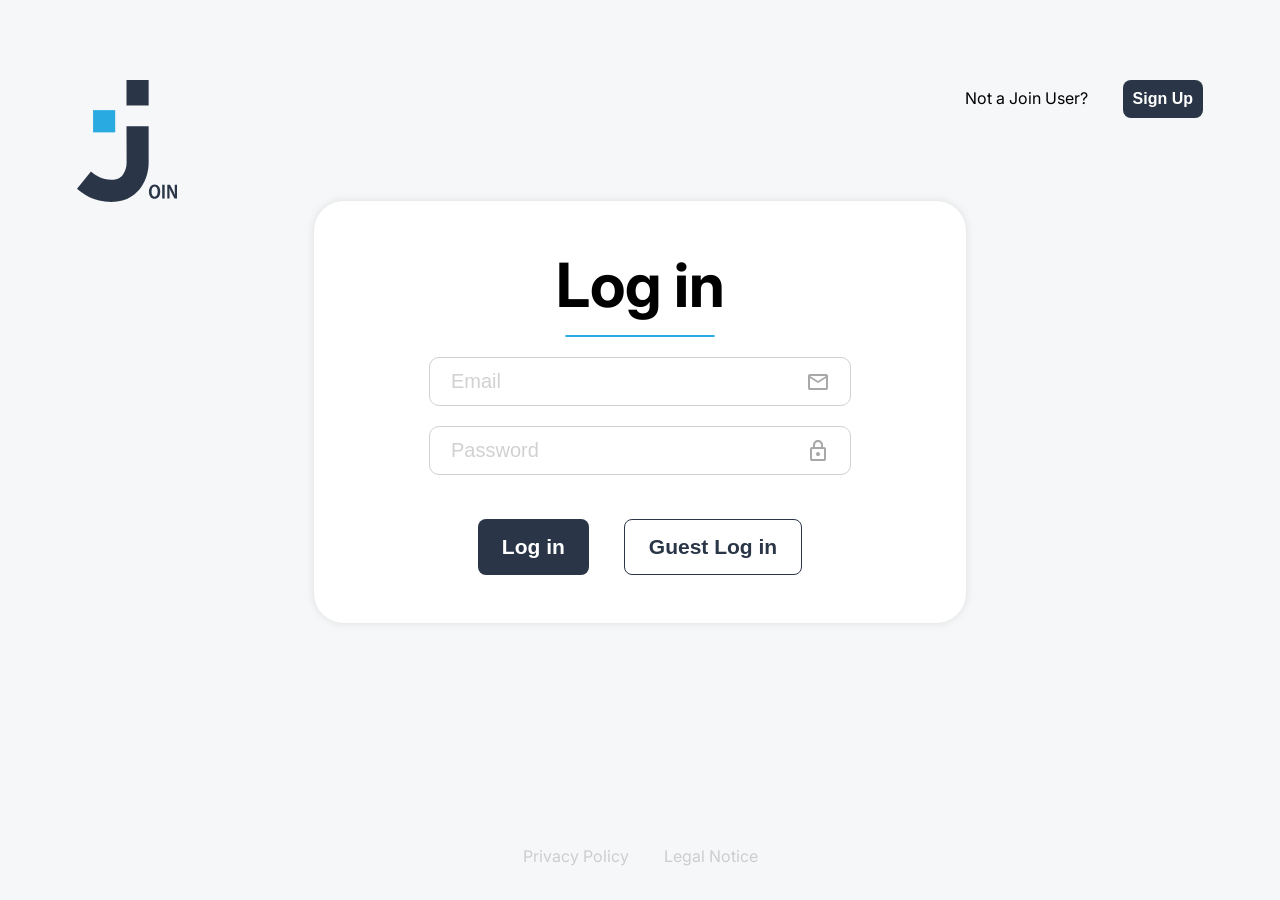
==== commit 2c4fd5cf: "fix: preserve ticket data and improve responsive dialogs" ====
--- a/templates/add-task.html
+++ b/templates/add-task.html
@@ -466,6 +466,11 @@
                                           data-value="user-story">
                                           User Story
                                        </li>
+                                       <li
+                                          class="add-task__select-option"
+                                          data-value="bug">
+                                          Bug
+                                       </li>
                                     </ul>
                                  </div>
                                  <span class="add-task__input--required"
@@ -592,4 +597,3 @@
    </body>
 </html>
 
-
--- a/styles/components/navigation.css
+++ b/styles/components/navigation.css
@@ -89,6 +89,32 @@
    color: #fff;
 }
 
+.navBar__list--public {
+   width: 100%;
+}
+
+.navBar__list--public li {
+   width: 100%;
+}
+
+.navBar__public-link {
+   width: 100%;
+   min-height: 48px;
+   padding: 8px 32px;
+   display: flex;
+   align-items: center;
+   justify-content: center;
+   color: #ffffff;
+   font-size: 16px;
+   white-space: nowrap;
+}
+
+.navBar__public-link:hover,
+.navBar__public-link:focus-visible {
+   color: #29abe2;
+   background: #2a3d59;
+}
+
 .navBar__legalInformation {
    color: #a8a8a8;
    width: 100%;
--- a/styles/components/app-shell-responsive.css
+++ b/styles/components/app-shell-responsive.css
@@ -1,4 +1,10 @@
 @media (max-width: 1080px) {
+   html,
+   body {
+      min-width: 0;
+      overflow-x: hidden;
+   }
+
    .header {
       height: 80px;
    }
@@ -40,6 +46,7 @@
    .logo__dark {
       width: 32px;
       display: flex;
+      flex: 0 0 auto;
    }
 
    .navBar__legalInformation {
@@ -48,6 +55,7 @@
 
    .navBar__menu {
       padding: 0 20px;
+      overflow-x: auto;
    }
 
    .navBar__list {
@@ -65,6 +73,42 @@
    }
 }
 
+@media (max-width: 1080px) {
+   .legal-page--public .navBar {
+      justify-content: center;
+   }
+
+   .legal-page--public .navBar__menu {
+      width: 100%;
+      padding: 0 8px;
+      overflow: hidden;
+   }
+
+   .legal-page--public .navBar__list--public {
+      width: min(100%, 560px);
+      margin: 0 auto;
+      display: grid;
+      grid-template-columns: repeat(3, minmax(0, 1fr));
+      gap: 4px;
+   }
+
+   .legal-page--public .navBar__list--public li {
+      min-width: 0;
+   }
+
+   .legal-page--public .navBar__public-link {
+      min-width: 0;
+      height: 80px;
+      padding: 8px 4px;
+      text-align: center;
+      white-space: normal;
+   }
+
+   .legal-page--public .main_flex-instructions {
+      padding-bottom: calc(112px + env(safe-area-inset-bottom));
+   }
+}
+
 @media (max-width: 820px) {
    .navBar__quicklink {
       width: 132px;
@@ -78,6 +122,7 @@
 @media (max-width: 620px) {
    .topBar {
       padding: 20px 16px;
+      justify-content: space-between;
    }
 
    .help__icon {
@@ -90,6 +135,12 @@
 
    .header__dropdown {
       right: 16px;
+   }
+
+   .login__initials {
+      width: 48px;
+      height: 48px;
+      flex: 0 0 48px;
    }
 
    .quicklink__icon {
